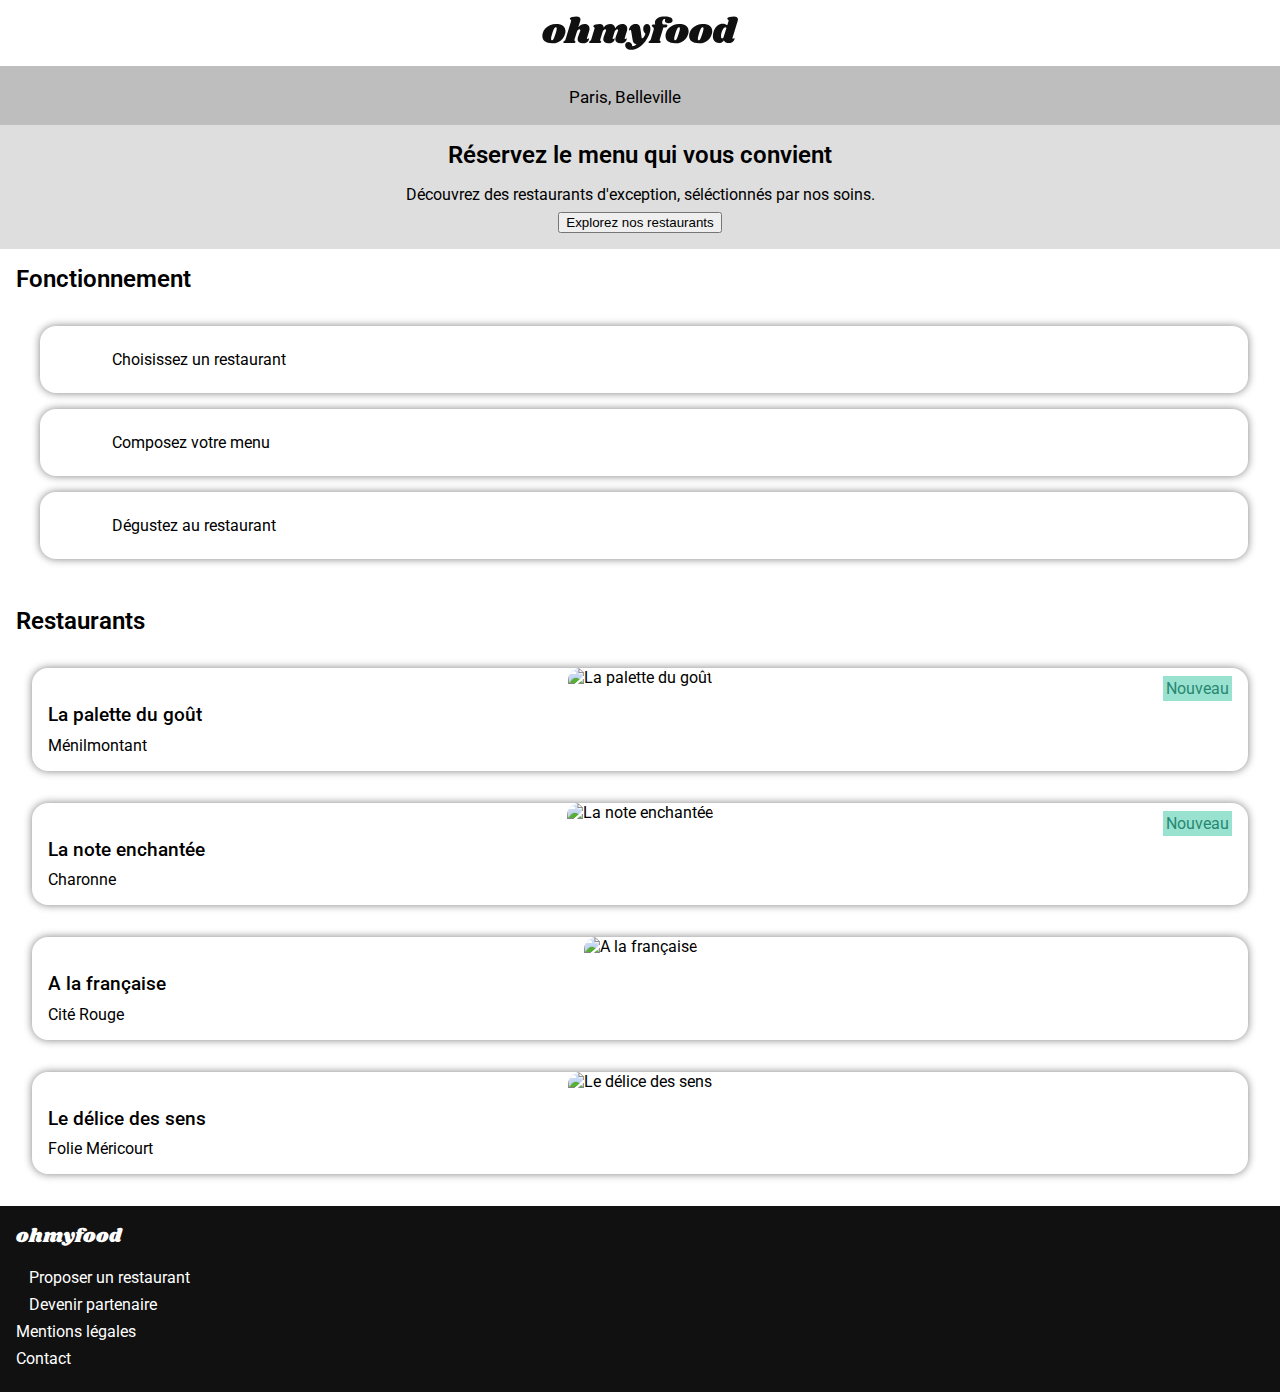
==== index.html @ b70563e1 "badge_new" ====
<!DOCTYPE html>
<html lang="en">
<head>
    <meta charset="UTF-8">
    <meta name="viewport" content="width=device-width, initial-scale=1.0">
    <title>OhMyFood!</title>
    <link rel="stylesheet" href="style.css">
    <link href='https://fonts.googleapis.com/css?family=Roboto:400,500,600,700,900' rel='stylesheet' type='text/css'>
    <link href='https://fonts.googleapis.com/css?family=Shrikhand:400,500,600,700,900' rel='stylesheet' type='text/css'>
    <script src="https://kit.fontawesome.com/54c1824395.js" crossorigin="anonymous"></script>
</head>
<body>
    <header>
        <div class="flex container__center">
            <img class="logo" src="./img/ohmyfood@2x.svg" alt="ohmyfood">
        </div>
    </header>
    <!-- Barre de recherche -->
    <div id="localization" class="flex container__center">
        <form action="" method="get">
            <i class="fas fa-map-marker-alt"></i>
            <input class="field" type="search" placeholder="Paris, Belleville"/>
        </form>
    </div>
    <!-- Mode d'emploi -->
    <section id="how_to">
        <div class="container txt__center">
            <h1>Réservez le menu qui vous convient</h1>
            <p>Découvrez des restaurants d'exception, séléctionnés par nos soins.</p>
            <button>
                    Explorez nos restaurants
            </button>
        </div>
    </section>
    <!-- Selection -->
    <section>
        <div class="flex__col container txt__left">
            <h1 class="txt__left">
                Fonctionnement
            </h1>
            <ul id="steps">
                <li class="mini">
                    <span><i class="fas fa-mobile-alt ico"></i>Choisissez un restaurant</span>
                </li>
                <li class="mini">
                    <span><i class="fas fa-list-ul ico"></i>Composez votre menu</span>
                </li>
                <li class="mini">
                    <span><i class="fas fa-store ico"></i>Dégustez au restaurant</span>
                </li>
            </ul>
        </div>
    </section>
    <!-- Propositions -->
    <section class="flex__col container txt__center">
        <h1 class="txt__left">
            Restaurants
        </h1>
        <div class="mini">
            <a class="" href="MISC/404.html">
                <span class="badge">Nouveau</span>
                <img class="img"
                src="./img/jay-wennington-N_Y88TWmGwA-unsplash.jpg" 
                alt="La palette du goût" 
                title="La palette du goût" />
                <div class="desc txt__left">
                <h2>La palette du goût</h2>
                <p>Ménilmontant</p>
                </div>
            </a>
        </div>
        <div class="mini">
            <a class="" href="MISC/404.html">
                <span class="badge">Nouveau</span>
                <img class="img"
                src="./img/stil-u2Lp8tXIcjw-unsplash.jpg" 
                alt="La note enchantée" 
                title="La note enchantée" />
                <div class="desc txt__left">
                <h2>La note enchantée</h2>
                <p>Charonne</p>
                </div>
            </a>
        </div>
        <div class="mini">
            <a class="" href="MISC/404.html">
                <img class="img"
                src="./img/toa-heftiba-DQKerTsQwi0-unsplash.jpg" 
                alt="A la française" 
                title="A la française" />
                <div class="desc txt__left">
                <h2>A la française</h2>
                <p>Cité Rouge</p>
                </div>
            </a>
        </div>
        <div class="mini">
            <a class="" href="MISC/404.html">
                <img class="img"
                src="./img/louis-hansel-shotsoflouis-qNBGVyOCY8Q-unsplash.jpg" 
                alt="Le délice des sens" 
                title="Le délice des sens" />
                <div class="desc txt__left">
                <h2>Le délice des sens</h2>
                <p>Folie Méricourt</p>
                </div>
            </a>
        </div>
    </section>
    <footer id="footer">
        <div class="flex container txt__left">
            <ul>
                <li>
                    <h2>ohmyfood</h2>
                </li>
                <li>
                    <a href="MISC/404.html"
                    title="Proposer un restaurant"
                    target="_self">
                    <span><i class="fas fa-utensils ico"></i>Proposer un restaurant</span>
                    </a>
                </li>
                <li>
                    <a href="MISC/404.html"
                    title="Devenir partenaire"
                    target="_self">
                    <span><i class="fas fa-hands-helping ico"></i>Devenir partenaire</span>
                    </a>
                </li>
                <li>
                    <a href="MISC/404.html"
                    title="Mentions légales"
                    target="_self">
                    Mentions légales
                    </a>
                </li>
                <li>
                    <a href="MISC/404.html"
                    title="Contact"
                    target="_self">
                    Contact
                    </a>
                </li>
            </ul>
        </div>
    </footer>
</body>
</html>
---- style.css ----
/*! minireset.css v0.0.6 | MIT License | github.com/jgthms/minireset.css */
html, body, p, ol, ul, li, dl, dt, dd, blockquote, figure, fieldset, legend, textarea, pre, iframe, hr, h1, h2, h3, h4, h5, h6 {
  margin: 0;
  padding: 0;
}

h1, h2, h3, h4, h5, h6 {
  font-size: 100%;
  font-weight: normal;
}

ul {
  list-style: none;
}

button, input, select, textarea {
  margin: 0;
}

html {
  box-sizing: border-box;
}

*, *::before, *::after {
  box-sizing: inherit;
}

img, video {
  height: auto;
  max-width: 100%;
}

iframe {
  border: 0;
}

table {
  border-collapse: collapse;
  border-spacing: 0;
}

td, th {
  padding: 0;
}

td:not([align]), th:not([align]) {
  text-align: left;
}

a:link {
  text-decoration: none;
  color: initial;
}
body {
  background: #ffffff;
  font-family: "Roboto", sans-serif;
}

h1 {
  font-size: 1.5em;
  font-weight: 600;
  padding-bottom: 0.7em;
}

h2 {
  font-size: 1.2em;
  font-weight: 500;
  padding-bottom: 0.5em;
}

p {
  padding-bottom: 0.5em;
}

.txt__center {
  text-align: center;
}
.txt__justify {
  text-align: justify;
}
.txt__left {
  text-align: left;
}

.flex, .flex__row, .flex__col {
  display: flex;
}
.flex__col {
  flex-direction: column;
}
.flex__row {
  flex-direction: row;
}

.container, .container__center {
  padding: 1em;
}
.container__center {
  justify-content: space-around;
}

.mini {
  justify-content: flex-start;
  background-color: white;
  box-shadow: 0em 0em 0.5em grey;
  margin: 1em;
  border-radius: 1em;
}
.mini .img {
  border-radius: 0.8em 0.8em 0em 0em;
  width: 100%;
  height: 15em;
  object-fit: cover;
}
.mini .desc {
  flex-direction: column;
  border: 0;
  padding: 0;
  padding-top: 1em;
  padding-bottom: 0.5em;
  padding-left: 1em;
}

#localization {
  background-color: #bebebe;
  padding-left: 1em;
  margin: 0;
  height: auto;
}
#localization ::placeholder {
  color: #000000;
  font-family: "Roboto", sans-serif;
  font-size: 1.3em;
  padding-left: 1em;
}
#localization .field {
  border: none;
  background-color: #bebebe;
  height: 2em;
  padding-top: 0.5em;
}

#how_to {
  background-color: #dfdede;
}

#steps li {
  padding-top: 1.5em;
  padding-bottom: 1.5em;
  margin-left: 1.5em;
}
#steps .ico {
  height: 10px;
  width: 10px;
  padding-right: 2.5em;
  padding-left: 2em;
}

#footer {
  background-color: #111111;
  color: #ffffff;
}
#footer h2 {
  font-family: Shrikhand;
}
#footer ul li {
  padding-bottom: 0.5em;
}
#footer ul li a {
  color: #ffffff;
}
#footer .ico {
  height: 1em;
  width: 1em;
  margin-right: 0.8em;
}

.badge {
  background: #99E2D0;
  color: #278870;
  position: absolute;
  right: 2.5em;
  margin: 0.5em;
  padding: 0.2em;
}

/*# sourceMappingURL=style.css.map */
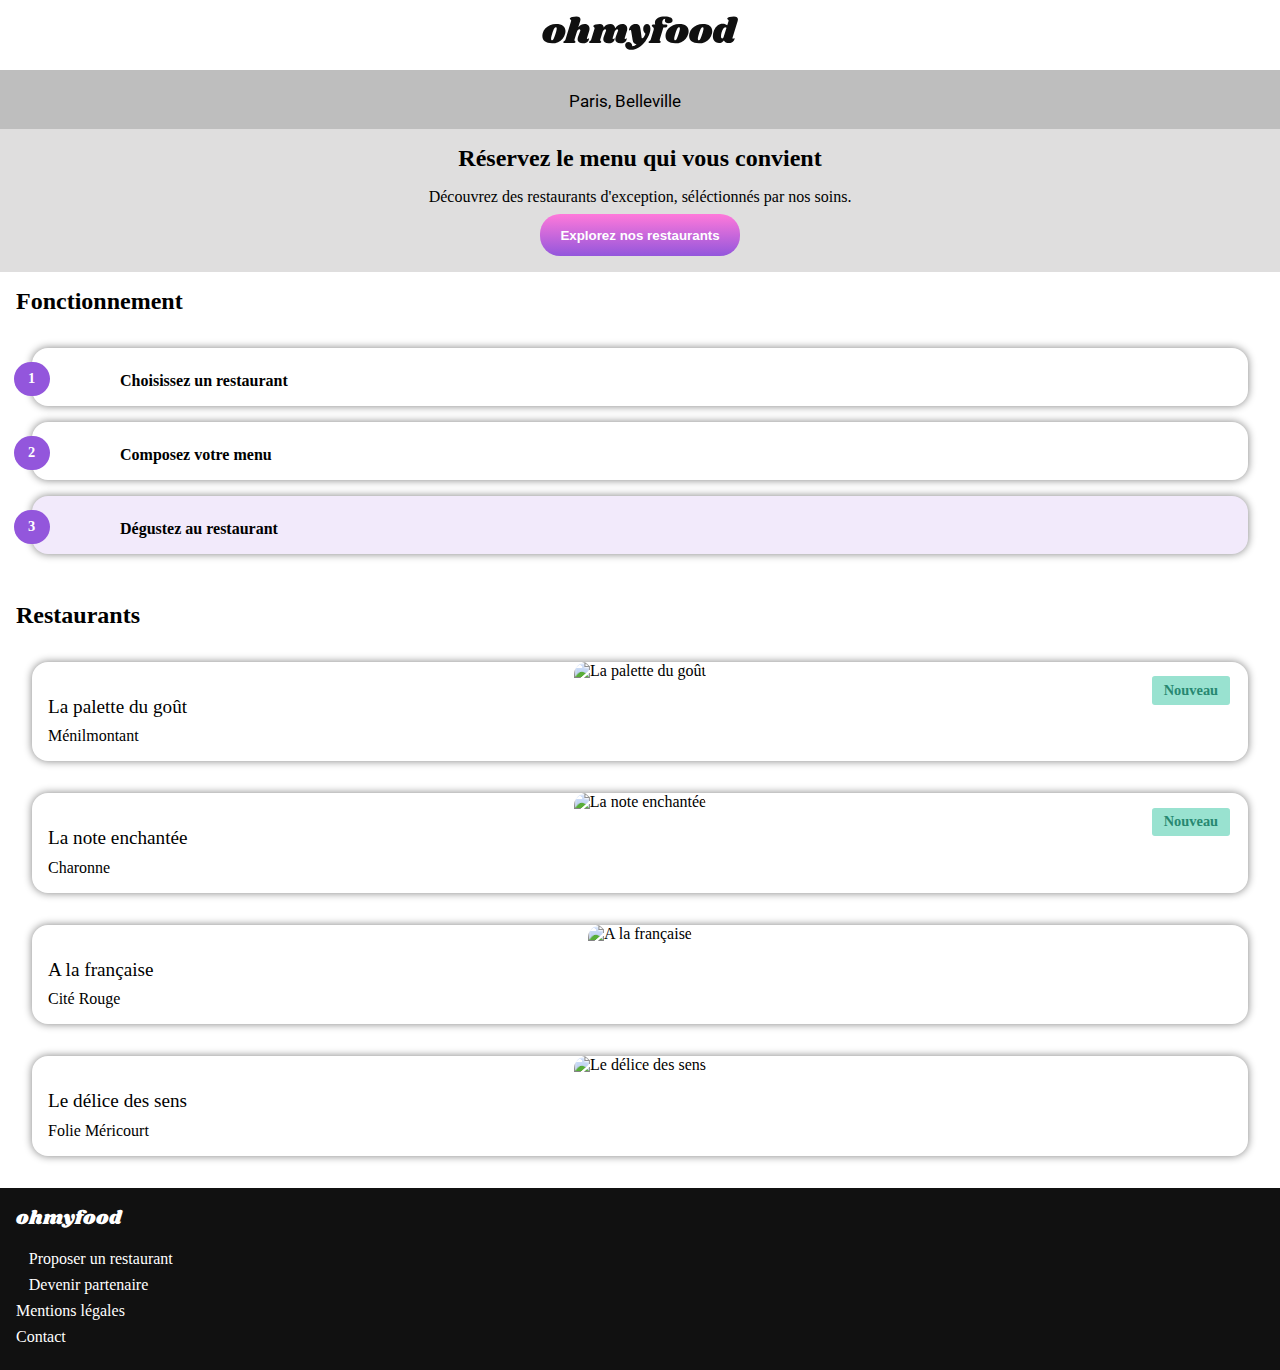
==== commit 7447c7c3: "pages restau" ====
--- a/index.html
+++ b/index.html
@@ -9,25 +9,29 @@
     <link href='https://fonts.googleapis.com/css?family=Shrikhand:400,500,600,700,900' rel='stylesheet' type='text/css'>
     <script src="https://kit.fontawesome.com/54c1824395.js" crossorigin="anonymous"></script>
 </head>
-<body>
+<body class="flex__col">
     <header>
         <div class="flex container__center">
-            <img class="logo" src="./img/ohmyfood@2x.svg" alt="ohmyfood">
+            <div class="logo">
+                <img src="./img/ohmyfood@2x.svg" alt="ohmyfood">
+            </div>
         </div>
     </header>
     <!-- Barre de recherche -->
-    <div id="localization" class="flex container__center">
-        <form action="" method="get">
-            <i class="fas fa-map-marker-alt"></i>
-            <input class="field" type="search" placeholder="Paris, Belleville"/>
-        </form>
+    <div id="localization">
+        <div class="flex container__center">
+            <form action="" method="get">
+                <i class="fas fa-map-marker-alt"></i>
+                <input class="field" type="search" placeholder="Paris, Belleville"/>
+            </form>
+        </div>
     </div>
     <!-- Mode d'emploi -->
     <section id="how_to">
         <div class="container txt__center">
             <h1>Réservez le menu qui vous convient</h1>
             <p>Découvrez des restaurants d'exception, séléctionnés par nos soins.</p>
-            <button>
+            <button class="button font_weight__600">
                     Explorez nos restaurants
             </button>
         </div>
@@ -39,14 +43,32 @@
                 Fonctionnement
             </h1>
             <ul id="steps">
-                <li class="mini">
-                    <span><i class="fas fa-mobile-alt ico"></i>Choisissez un restaurant</span>
+                <li class="tiles">
+                    <div class="flex">
+                        <div class="badge badge__left badge_shape__round badge_color__primary">
+                            <div>1</div>
+                        </div>
+                        <i class="fas fa-mobile-alt ico"></i>
+                        <p class="font_weight__600">Choisissez un restaurant</p>
+                    </div>
                 </li>
-                <li class="mini">
-                    <span><i class="fas fa-list-ul ico"></i>Composez votre menu</span>
+                <li class="tiles">
+                    <div class="flex">
+                        <div class="badge badge__left badge_shape__round badge_color__primary">
+                            <div>2</div>
+                        </div>
+                        <i class="fas fa-list-ul ico"></i>
+                        <p class="font_weight__600">Composez votre menu</p>
+                    </div>
                 </li>
-                <li class="mini">
-                    <span><i class="fas fa-store ico"></i>Dégustez au restaurant</span>
+                <li id="enjoy" class="tiles">
+                    <div class="flex">
+                        <div class="badge badge__left badge_shape__round badge_color__primary">
+                            <div>3</div>
+                        </div>    
+                    <i class="fas fa-store ico"></i>
+                    <p class="font_weight__600">Dégustez au restaurant</p>
+                    </div>
                 </li>
             </ul>
         </div>
@@ -56,22 +78,25 @@
         <h1 class="txt__left">
             Restaurants
         </h1>
-        <div class="mini">
-            <a class="" href="MISC/404.html">
-                <span class="badge">Nouveau</span>
+        <div class="tiles">
+            <a class="" href="./views/la_palette_du_gout.html">
+                <div class="badge badge_shape__square badge__top_right badge_color__green">Nouveau</div>
                 <img class="img"
                 src="./img/jay-wennington-N_Y88TWmGwA-unsplash.jpg" 
                 alt="La palette du goût" 
                 title="La palette du goût" />
-                <div class="desc txt__left">
-                <h2>La palette du goût</h2>
-                <p>Ménilmontant</p>
+                <div class="flex__row">
+                    <div class="desc txt__left">
+                    <h2>La palette du goût</h2>
+                    <p>Ménilmontant</p>
+                    </div>
+                    <i class="heart far fa-heart fa-2x"></i>
                 </div>
             </a>
         </div>
-        <div class="mini">
+        <div class="tiles">
             <a class="" href="MISC/404.html">
-                <span class="badge">Nouveau</span>
+                <div class="badge badge_shape__square badge__top_right badge_color__green">Nouveau</div>
                 <img class="img"
                 src="./img/stil-u2Lp8tXIcjw-unsplash.jpg" 
                 alt="La note enchantée" 
@@ -82,7 +107,7 @@
                 </div>
             </a>
         </div>
-        <div class="mini">
+        <div class="tiles">
             <a class="" href="MISC/404.html">
                 <img class="img"
                 src="./img/toa-heftiba-DQKerTsQwi0-unsplash.jpg" 
@@ -94,7 +119,7 @@
                 </div>
             </a>
         </div>
-        <div class="mini">
+        <div class="tiles">
             <a class="" href="MISC/404.html">
                 <img class="img"
                 src="./img/louis-hansel-shotsoflouis-qNBGVyOCY8Q-unsplash.jpg" 
--- a/style.css
+++ b/style.css
@@ -47,13 +47,16 @@
   text-align: left;
 }
 
-a:link {
-  text-decoration: none;
-  color: initial;
-}
 body {
   background: #ffffff;
-  font-family: "Roboto", sans-serif;
+  height: 100vh;
+}
+
+.font__title {
+  font-family: Shrikhand, sans-serif;
+}
+.font__text {
+  font-family: Roboto, sans-serif;
 }
 
 h1 {
@@ -68,8 +71,21 @@
   padding-bottom: 0.5em;
 }
 
+h3 {
+  font-size: 1.1em;
+  font-weight: 500;
+  padding-bottom: 0.5em;
+}
+
 p {
   padding-bottom: 0.5em;
+}
+
+.font_weight__400 {
+  font-weight: 400;
+}
+.font_weight__600 {
+  font-weight: 600;
 }
 
 .txt__center {
@@ -82,50 +98,32 @@
   text-align: left;
 }
 
-.flex, .flex__row, .flex__col {
-  display: flex;
-}
-.flex__col {
-  flex-direction: column;
-}
-.flex__row {
-  flex-direction: row;
-}
-
-.container, .container__center {
-  padding: 1em;
-}
-.container__center {
-  justify-content: space-around;
-}
-
-.mini {
-  justify-content: flex-start;
-  background-color: white;
-  box-shadow: 0em 0em 0.5em grey;
+#how_to {
+  background-color: #dfdede;
+}
+
+#steps li {
+  padding-top: 1.5em;
+  padding-bottom: 0.5em;
+  padding-left: 2em;
   margin: 1em;
-  border-radius: 1em;
-}
-.mini .img {
-  border-radius: 0.8em 0.8em 0em 0em;
-  width: 100%;
-  height: 15em;
-  object-fit: cover;
-}
-.mini .desc {
-  flex-direction: column;
-  border: 0;
-  padding: 0;
-  padding-top: 1em;
-  padding-bottom: 0.5em;
+}
+#steps .ico {
+  height: 10px;
+  width: 10px;
+  padding-right: 2.5em;
   padding-left: 1em;
+}
+
+#enjoy {
+  background-color: #f2eafb;
 }
 
 #localization {
   background-color: #bebebe;
-  padding-left: 1em;
-  margin: 0;
+  margin: 0 auto;
   height: auto;
+  width: 100%;
 }
 #localization ::placeholder {
   color: #000000;
@@ -140,25 +138,10 @@
   padding-top: 0.5em;
 }
 
-#how_to {
-  background-color: #dfdede;
-}
-
-#steps li {
-  padding-top: 1.5em;
-  padding-bottom: 1.5em;
-  margin-left: 1.5em;
-}
-#steps .ico {
-  height: 10px;
-  width: 10px;
-  padding-right: 2.5em;
-  padding-left: 2em;
-}
-
 #footer {
   background-color: #111111;
   color: #ffffff;
+  margin-top: auto;
 }
 #footer h2 {
   font-family: Shrikhand;
@@ -175,13 +158,123 @@
   margin-right: 0.8em;
 }
 
+.logo {
+  position: relative;
+}
+
+.previous {
+  position: absolute;
+  padding: 1.5em;
+}
+
+.heart {
+  position: absolute;
+  right: 1.5em;
+  padding-top: 0.7em;
+}
+
+.button {
+  background: linear-gradient(#FF79DA, #9356DC);
+  color: #ffffff;
+  border-radius: 1.5em;
+  border: none;
+  padding: 1em;
+  padding-left: 1.5em;
+  padding-right: 1.5em;
+}
+
+.tiles {
+  width: auto;
+  background-color: white;
+  box-shadow: 0em 0em 0.5em grey;
+  border-radius: 1em;
+  margin: 1em;
+}
+.tiles .img {
+  border-radius: 0.8em 0.8em 0em 0em;
+  width: 100%;
+  height: 15em;
+  object-fit: cover;
+}
+.tiles .desc {
+  flex-direction: column;
+  border: 0;
+  padding: 0;
+  padding-top: 1em;
+  padding-bottom: 0.5em;
+  padding-left: 1em;
+}
+
 .badge {
+  position: absolute;
+  font-size: 0.9em;
+  font-weight: 600;
+}
+.badge__left {
+  float: left;
+  margin: -1.3em;
+  margin-top: -0.7em;
+  margin-left: -3.5em;
+}
+.badge__top_right {
+  float: right;
+  right: 3.5em;
+  margin-top: 1em;
+}
+
+.badge_color__primary {
+  background-color: #9356DC;
+  color: #ffffff;
+}
+.badge_color__green {
   background: #99E2D0;
   color: #278870;
-  position: absolute;
-  right: 2.5em;
-  margin: 0.5em;
-  padding: 0.2em;
+}
+
+.badge_shape__round {
+  border-radius: 1.6em;
+  padding: 1em;
+  padding-top: 0.6em;
+  padding-bottom: 0.6em;
+}
+.badge_shape__square {
+  border-radius: 0.2em;
+  padding: 0.4em;
+  padding-left: 0.8em;
+  padding-right: 0.8em;
+}
+
+a:link {
+  text-decoration: none;
+  color: initial;
+}
+a:visited {
+  text-decoration: none;
+  color: initial;
+}
+.flex, .flex__row, .flex__col {
+  display: flex;
+}
+.flex__col {
+  flex-direction: column;
+}
+.flex__row {
+  flex-direction: row;
+}
+
+.no_flex__block {
+  display: block;
+}
+.no_flex__inline {
+  display: inline;
+}
+
+.container, .container__center {
+  padding: 1em;
+}
+.container__center {
+  align-items: center;
+  justify-content: center;
 }
 
 /*# sourceMappingURL=style.css.map */
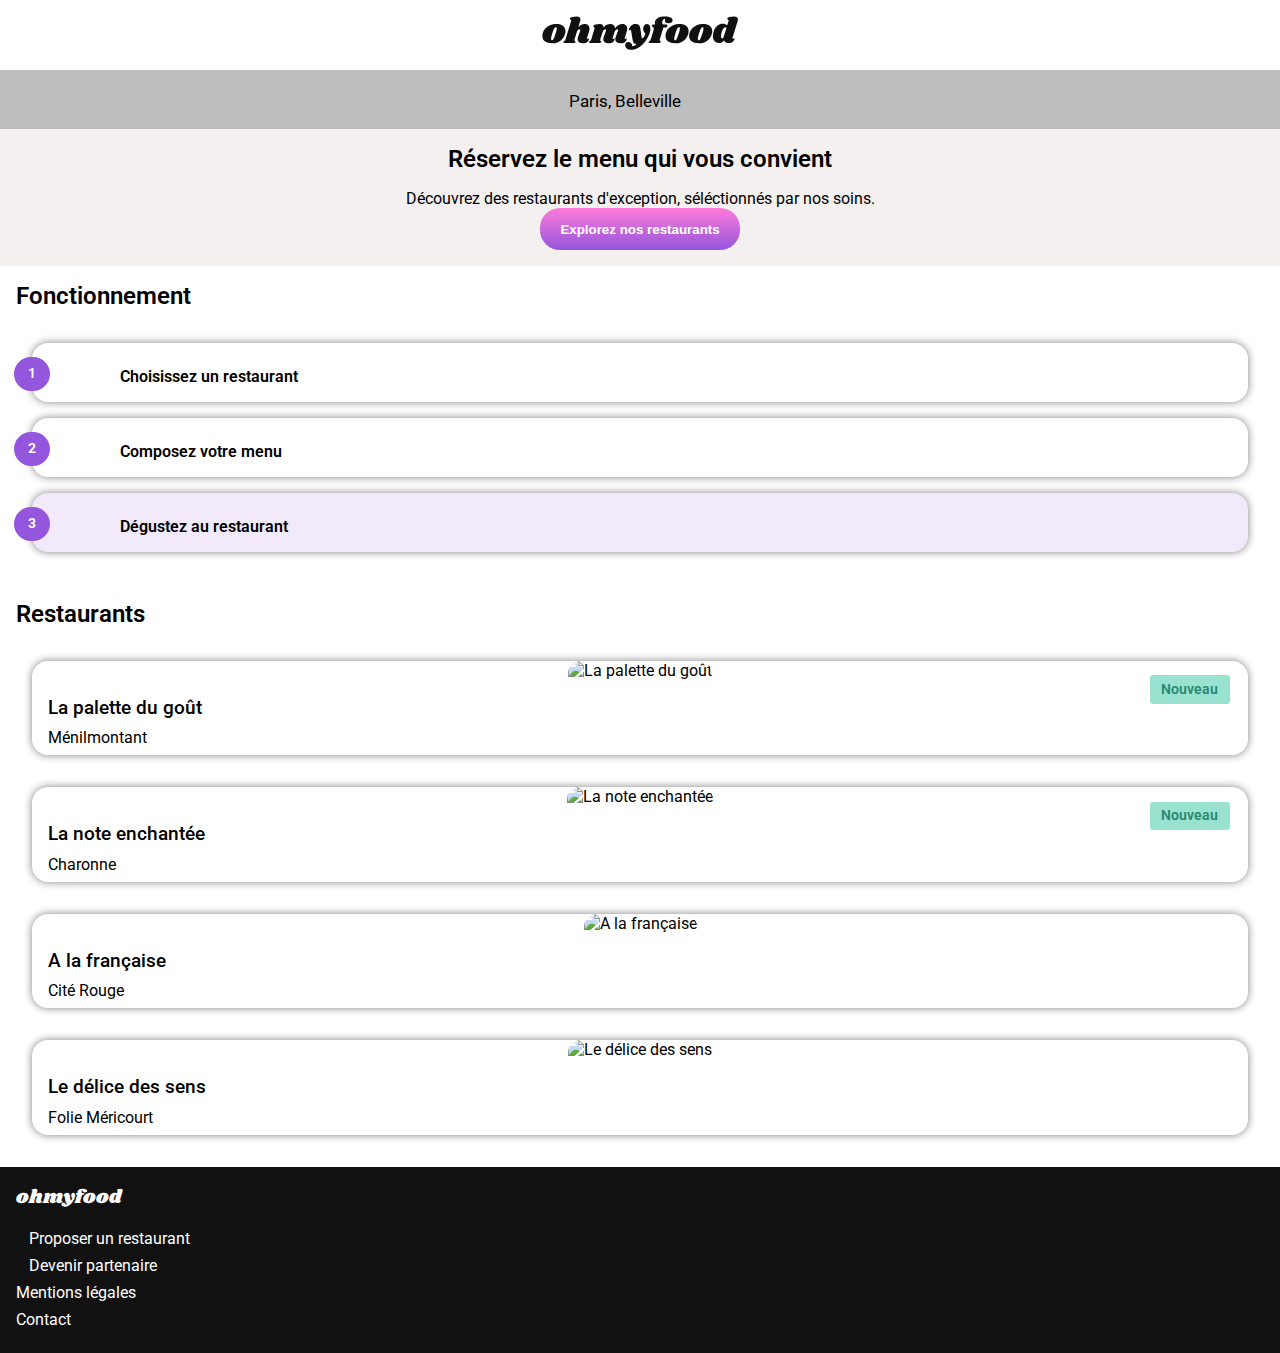
==== commit dc69a1e3: "pages restau 2,3,4" ====
--- a/index.html
+++ b/index.html
@@ -28,7 +28,7 @@
     </div>
     <!-- Mode d'emploi -->
     <section id="how_to">
-        <div class="container txt__center">
+        <div class="container txt__center font__text">
             <h1>Réservez le menu qui vous convient</h1>
             <p>Découvrez des restaurants d'exception, séléctionnés par nos soins.</p>
             <button class="button font_weight__600">
@@ -38,7 +38,7 @@
     </section>
     <!-- Selection -->
     <section>
-        <div class="flex__col container txt__left">
+        <div class="flex__col container txt__left font__text">
             <h1 class="txt__left">
                 Fonctionnement
             </h1>
@@ -74,7 +74,7 @@
         </div>
     </section>
     <!-- Propositions -->
-    <section class="flex__col container txt__center">
+    <section class="flex__col container txt__center font__text">
         <h1 class="txt__left">
             Restaurants
         </h1>
@@ -95,7 +95,7 @@
             </a>
         </div>
         <div class="tiles">
-            <a class="" href="MISC/404.html">
+            <a class="" href="./views/la_note_enchantee.html">
                 <div class="badge badge_shape__square badge__top_right badge_color__green">Nouveau</div>
                 <img class="img"
                 src="./img/stil-u2Lp8tXIcjw-unsplash.jpg" 
@@ -108,7 +108,7 @@
             </a>
         </div>
         <div class="tiles">
-            <a class="" href="MISC/404.html">
+            <a class="" href="./views/a_la_francaise.html">
                 <img class="img"
                 src="./img/toa-heftiba-DQKerTsQwi0-unsplash.jpg" 
                 alt="A la française" 
@@ -120,7 +120,7 @@
             </a>
         </div>
         <div class="tiles">
-            <a class="" href="MISC/404.html">
+            <a class="" href="./views/le_delice_des_sens.html">
                 <img class="img"
                 src="./img/louis-hansel-shotsoflouis-qNBGVyOCY8Q-unsplash.jpg" 
                 alt="Le délice des sens" 
@@ -133,7 +133,7 @@
         </div>
     </section>
     <footer id="footer">
-        <div class="flex container txt__left">
+        <div class="flex container txt__left font__text">
             <ul>
                 <li>
                     <h2>ohmyfood</h2>
--- a/style.css
+++ b/style.css
@@ -54,6 +54,10 @@
 
 .font__title {
   font-family: Shrikhand, sans-serif;
+  font-size: 1.6em;
+  font-weight: 400;
+  padding-top: 1em;
+  padding-left: 0.8em;
 }
 .font__text {
   font-family: Roboto, sans-serif;
@@ -73,12 +77,10 @@
 
 h3 {
   font-size: 1.1em;
-  font-weight: 500;
-  padding-bottom: 0.5em;
-}
-
-p {
-  padding-bottom: 0.5em;
+  font-weight: 400;
+  padding-bottom: 0.5em;
+  padding-left: 1em;
+  text-transform: uppercase;
 }
 
 .font_weight__400 {
@@ -99,7 +101,7 @@
 }
 
 #how_to {
-  background-color: #dfdede;
+  background-color: #f5f0f0;
 }
 
 #steps li {
@@ -114,6 +116,9 @@
   padding-right: 2.5em;
   padding-left: 1em;
 }
+#steps p {
+  padding-bottom: 0.5em;
+}
 
 #enjoy {
   background-color: #f2eafb;
@@ -171,6 +176,17 @@
   position: absolute;
   right: 1.5em;
   padding-top: 0.7em;
+}
+.heart__title {
+  position: relative;
+  top: -1.8em;
+  left: -0.5em;
+}
+
+.photo__big {
+  max-height: 16em;
+  width: 100%;
+  object-fit: cover;
 }
 
 .button {
@@ -183,26 +199,47 @@
   padding-right: 1.5em;
 }
 
-.tiles {
+.tiles, .tiles__dish {
   width: auto;
   background-color: white;
   box-shadow: 0em 0em 0.5em grey;
   border-radius: 1em;
   margin: 1em;
 }
-.tiles .img {
+.tiles__big {
+  margin-top: -3em;
+  border-radius: 2.5em 2.5em 0 0;
+  background-color: white;
+  background-color: #f5f0f0;
+}
+.tiles__big p {
+  font-size: 0.95em;
+  overflow: hidden;
+  text-overflow: ellipsis;
+  max-width: 80%;
+}
+.tiles__dish {
+  padding: 1em;
+}
+.tiles .img, .tiles__dish .img {
   border-radius: 0.8em 0.8em 0em 0em;
   width: 100%;
   height: 15em;
   object-fit: cover;
 }
-.tiles .desc {
+.tiles .desc, .tiles__dish .desc {
   flex-direction: column;
   border: 0;
   padding: 0;
   padding-top: 1em;
   padding-bottom: 0.5em;
   padding-left: 1em;
+}
+
+.price {
+  position: relative;
+  float: right;
+  top: -1em;
 }
 
 .badge {
@@ -277,4 +314,11 @@
   justify-content: center;
 }
 
+.float__right {
+  float: right;
+}
+.float__left {
+  float: left;
+}
+
 /*# sourceMappingURL=style.css.map */
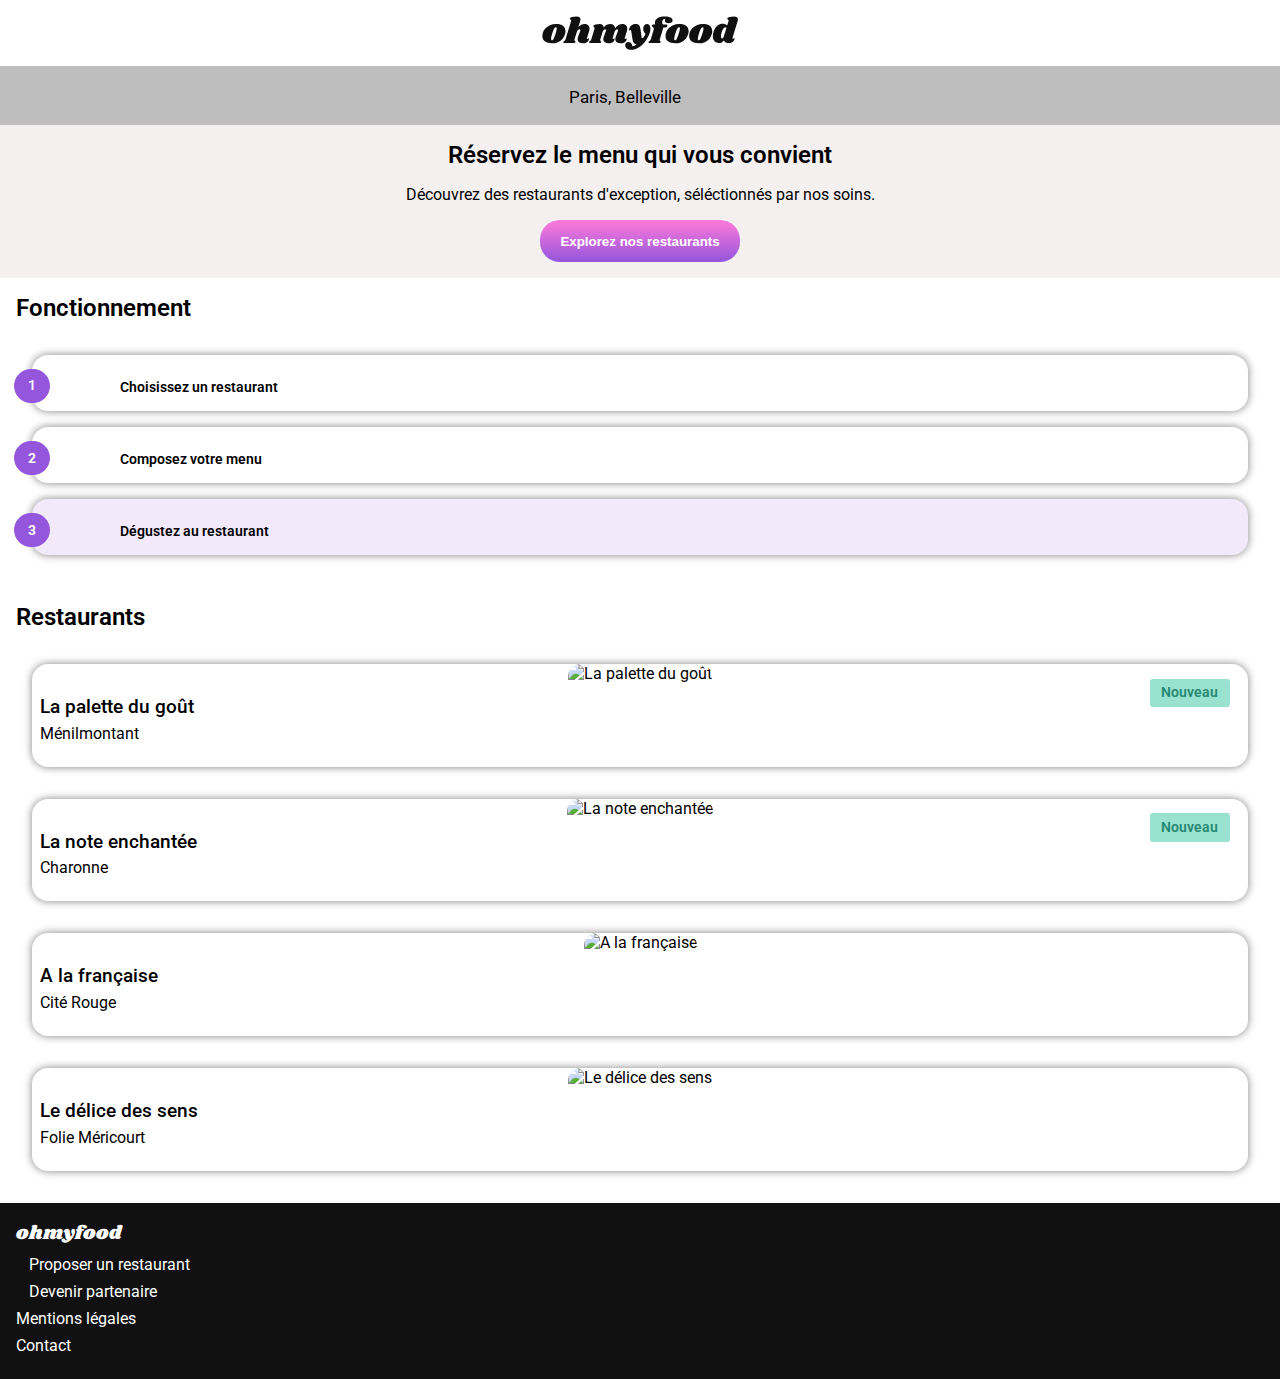
==== commit a24053b8: "Done." ====
--- a/index.html
+++ b/index.html
@@ -49,7 +49,7 @@
                             <div>1</div>
                         </div>
                         <i class="fas fa-mobile-alt ico"></i>
-                        <p class="font_weight__600">Choisissez un restaurant</p>
+                        <p class="font_weight__600 font_size__steps">Choisissez un restaurant</p>
                     </div>
                 </li>
                 <li class="tiles">
@@ -58,7 +58,7 @@
                             <div>2</div>
                         </div>
                         <i class="fas fa-list-ul ico"></i>
-                        <p class="font_weight__600">Composez votre menu</p>
+                        <p class="font_weight__600 font_size__steps">Composez votre menu</p>
                     </div>
                 </li>
                 <li id="enjoy" class="tiles">
@@ -67,7 +67,7 @@
                             <div>3</div>
                         </div>    
                     <i class="fas fa-store ico"></i>
-                    <p class="font_weight__600">Dégustez au restaurant</p>
+                    <p class="font_weight__600 font_size__steps">Dégustez au restaurant</p>
                     </div>
                 </li>
             </ul>
@@ -81,53 +81,74 @@
         <div class="tiles">
             <a class="" href="./views/la_palette_du_gout.html">
                 <div class="badge badge_shape__square badge__top_right badge_color__green">Nouveau</div>
-                <img class="img"
+                <img class="img width__100 object_fit__cover"
                 src="./img/jay-wennington-N_Y88TWmGwA-unsplash.jpg" 
                 alt="La palette du goût" 
                 title="La palette du goût" />
-                <div class="flex__row">
+                <div class="flex__row space__between width__100">
                     <div class="desc txt__left">
-                    <h2>La palette du goût</h2>
-                    <p>Ménilmontant</p>
+                        <h2>La palette du goût</h2>
+                        <p>Ménilmontant</p>
                     </div>
-                    <i class="heart far fa-heart fa-2x"></i>
+                    <div class="heart__title change_icon">
+                        <i class="far fa-heart fa-2x"></i>
+                        <i class="fas fa-heart fa-2x"></i>
+                    </div>
                 </div>
             </a>
         </div>
         <div class="tiles">
             <a class="" href="./views/la_note_enchantee.html">
                 <div class="badge badge_shape__square badge__top_right badge_color__green">Nouveau</div>
-                <img class="img"
+                <img class="img width__100 object_fit__cover"
                 src="./img/stil-u2Lp8tXIcjw-unsplash.jpg" 
                 alt="La note enchantée" 
                 title="La note enchantée" />
-                <div class="desc txt__left">
-                <h2>La note enchantée</h2>
-                <p>Charonne</p>
+                <div class="flex__row space__between width__100">
+                    <div class="desc txt__left">
+                        <h2>La note enchantée</h2>
+                        <p>Charonne</p>
+                    </div>
+                    <div class="heart__title change_icon">
+                        <i class="far fa-heart fa-2x"></i>
+                        <i class="fas fa-heart fa-2x"></i>
+                    </div>
                 </div>
             </a>
         </div>
         <div class="tiles">
             <a class="" href="./views/a_la_francaise.html">
-                <img class="img"
+                <img class="img width__100 object_fit__cover"
                 src="./img/toa-heftiba-DQKerTsQwi0-unsplash.jpg" 
                 alt="A la française" 
                 title="A la française" />
-                <div class="desc txt__left">
-                <h2>A la française</h2>
-                <p>Cité Rouge</p>
+                <div class="flex__row space__between width__100">
+                    <div class="desc txt__left">
+                        <h2>A la française</h2>
+                        <p>Cité Rouge</p>
+                    </div>
+                    <div class="heart__title change_icon">
+                        <i class="far fa-heart fa-2x"></i>
+                        <i class="fas fa-heart fa-2x"></i>
+                    </div>
                 </div>
             </a>
         </div>
         <div class="tiles">
             <a class="" href="./views/le_delice_des_sens.html">
-                <img class="img"
+                <img class="img width__100 object_fit__cover"
                 src="./img/louis-hansel-shotsoflouis-qNBGVyOCY8Q-unsplash.jpg" 
                 alt="Le délice des sens" 
                 title="Le délice des sens" />
-                <div class="desc txt__left">
-                <h2>Le délice des sens</h2>
-                <p>Folie Méricourt</p>
+                <div class="flex__row space__between width__100">
+                    <div class="desc txt__left">
+                            <h2>Le délice des sens</h2>
+                        <p>Folie Méricourt</p>
+                    </div>
+                    <div class="heart__title change_icon">
+                        <i class="far fa-heart fa-2x"></i>
+                        <i class="fas fa-heart fa-2x"></i>
+                    </div>
                 </div>
             </a>
         </div>
--- a/style.css
+++ b/style.css
@@ -50,6 +50,7 @@
 body {
   background: #ffffff;
   height: 100vh;
+  min-width: 320px;
 }
 
 .font__title {
@@ -62,6 +63,9 @@
 .font__text {
   font-family: Roboto, sans-serif;
 }
+.font__text p {
+  padding-bottom: 1em;
+}
 
 h1 {
   font-size: 1.5em;
@@ -72,7 +76,6 @@
 h2 {
   font-size: 1.2em;
   font-weight: 500;
-  padding-bottom: 0.5em;
 }
 
 h3 {
@@ -83,12 +86,19 @@
   text-transform: uppercase;
 }
 
+.font_size__steps {
+  font-size: 0.9em;
+}
+
 .font_weight__400 {
   font-weight: 400;
 }
 .font_weight__600 {
   font-weight: 600;
 }
+.font_weight__900 {
+  font-weight: 900;
+}
 
 .txt__center {
   text-align: center;
@@ -98,6 +108,14 @@
 }
 .txt__left {
   text-align: left;
+}
+
+.desc {
+  padding: 0.5em 0.5em;
+}
+.desc h2 {
+  padding-top: 0.2em;
+  padding-bottom: 0.3em;
 }
 
 #how_to {
@@ -165,6 +183,11 @@
 
 .logo {
   position: relative;
+  line-height: 0;
+}
+
+.photo__big {
+  max-height: 16em;
 }
 
 .previous {
@@ -172,24 +195,40 @@
   padding: 1.5em;
 }
 
-.heart {
-  position: absolute;
-  right: 1.5em;
-  padding-top: 0.7em;
-}
 .heart__title {
-  position: relative;
-  top: -1.8em;
-  left: -0.5em;
-}
-
-.photo__big {
-  max-height: 16em;
-  width: 100%;
-  object-fit: cover;
-}
-
-.button {
+  align-self: center;
+  margin-right: 1.5em;
+}
+.heart__rest_tile {
+  align-self: flex-start;
+  margin: 1.5em;
+  margin-top: 1em;
+  color: #bebebe;
+}
+
+.change_icon > .fas {
+  display: none;
+}
+
+.change_icon:hover > .far {
+  display: none;
+}
+
+.change_icon:hover > .fas {
+  display: inline;
+  background: linear-gradient(#9356DC, #FF79DA);
+  color: transparent;
+  background-clip: text;
+}
+
+.separator {
+  height: 3px;
+  width: 3em;
+  background-color: #99E2D0;
+  margin-left: 1em;
+}
+
+.button, .button__order {
   background: linear-gradient(#FF79DA, #9356DC);
   color: #ffffff;
   border-radius: 1.5em;
@@ -198,6 +237,21 @@
   padding-left: 1.5em;
   padding-right: 1.5em;
 }
+.button__order {
+  margin-top: 3em;
+  margin-bottom: 4em;
+  font-size: 1.2em;
+  padding-left: 2em;
+  padding-right: 2em;
+}
+.button:hover, .button__order:hover {
+  background: linear-gradient(to top, #9356DC, 20%, #FF79DA);
+}
+
+.width__100 {
+  width: 100%;
+  transition: 0.5s;
+}
 
 .tiles, .tiles__dish {
   width: auto;
@@ -214,32 +268,57 @@
 }
 .tiles__big p {
   font-size: 0.95em;
-  overflow: hidden;
-  text-overflow: ellipsis;
-  max-width: 80%;
-}
-.tiles__dish {
-  padding: 1em;
+}
+.tiles__dish:hover .check {
+  display: inline-block;
+  transition: 0.5s;
+  width: 4.5em;
+}
+.tiles__dish:hover .check__ico {
+  transform: rotate(180deg);
+  transition: 1s;
+}
+.tiles__dish:hover .meal {
+  transition: 0.5s;
+}
+.tiles__dish:hover .width__100 {
+  transition: 0.5s;
+  width: calc(100% - 4.5em);
 }
 .tiles .img, .tiles__dish .img {
   border-radius: 0.8em 0.8em 0em 0em;
-  width: 100%;
   height: 15em;
-  object-fit: cover;
-}
-.tiles .desc, .tiles__dish .desc {
-  flex-direction: column;
-  border: 0;
-  padding: 0;
-  padding-top: 1em;
+}
+
+.meal {
+  padding: 0.5em 1em;
+}
+.meal h2 {
   padding-bottom: 0.5em;
-  padding-left: 1em;
+}
+.meal p {
+  padding-bottom: 0;
 }
 
 .price {
-  position: relative;
-  float: right;
-  top: -1em;
+  align-self: flex-end;
+  padding: 0.5em 1em;
+}
+
+.check {
+  transition: 0.5s;
+  background-color: #99E2D0;
+  color: white;
+  transform: rotate(-180deg);
+  width: 0;
+  overflow: hidden;
+  transform-origin: center;
+  flex-shrink: 0;
+}
+
+.check__ico {
+  transition: 1s;
+  margin: 1.18em;
 }
 
 .badge {
@@ -270,9 +349,7 @@
 
 .badge_shape__round {
   border-radius: 1.6em;
-  padding: 1em;
-  padding-top: 0.6em;
-  padding-bottom: 0.6em;
+  padding: 0.6em 1em;
 }
 .badge_shape__square {
   border-radius: 0.2em;
@@ -299,11 +376,32 @@
   flex-direction: row;
 }
 
+.space__between {
+  justify-content: space-between;
+}
+.space__around {
+  justify-content: space-around;
+}
+
 .no_flex__block {
   display: block;
 }
 .no_flex__inline {
   display: inline;
+}
+
+.no_wrap {
+  white-space: nowrap;
+  text-overflow: ellipsis;
+  overflow: hidden;
+}
+
+.overflow__hidden {
+  overflow: hidden;
+}
+
+.object_fit__cover {
+  object-fit: cover;
 }
 
 .container, .container__center {
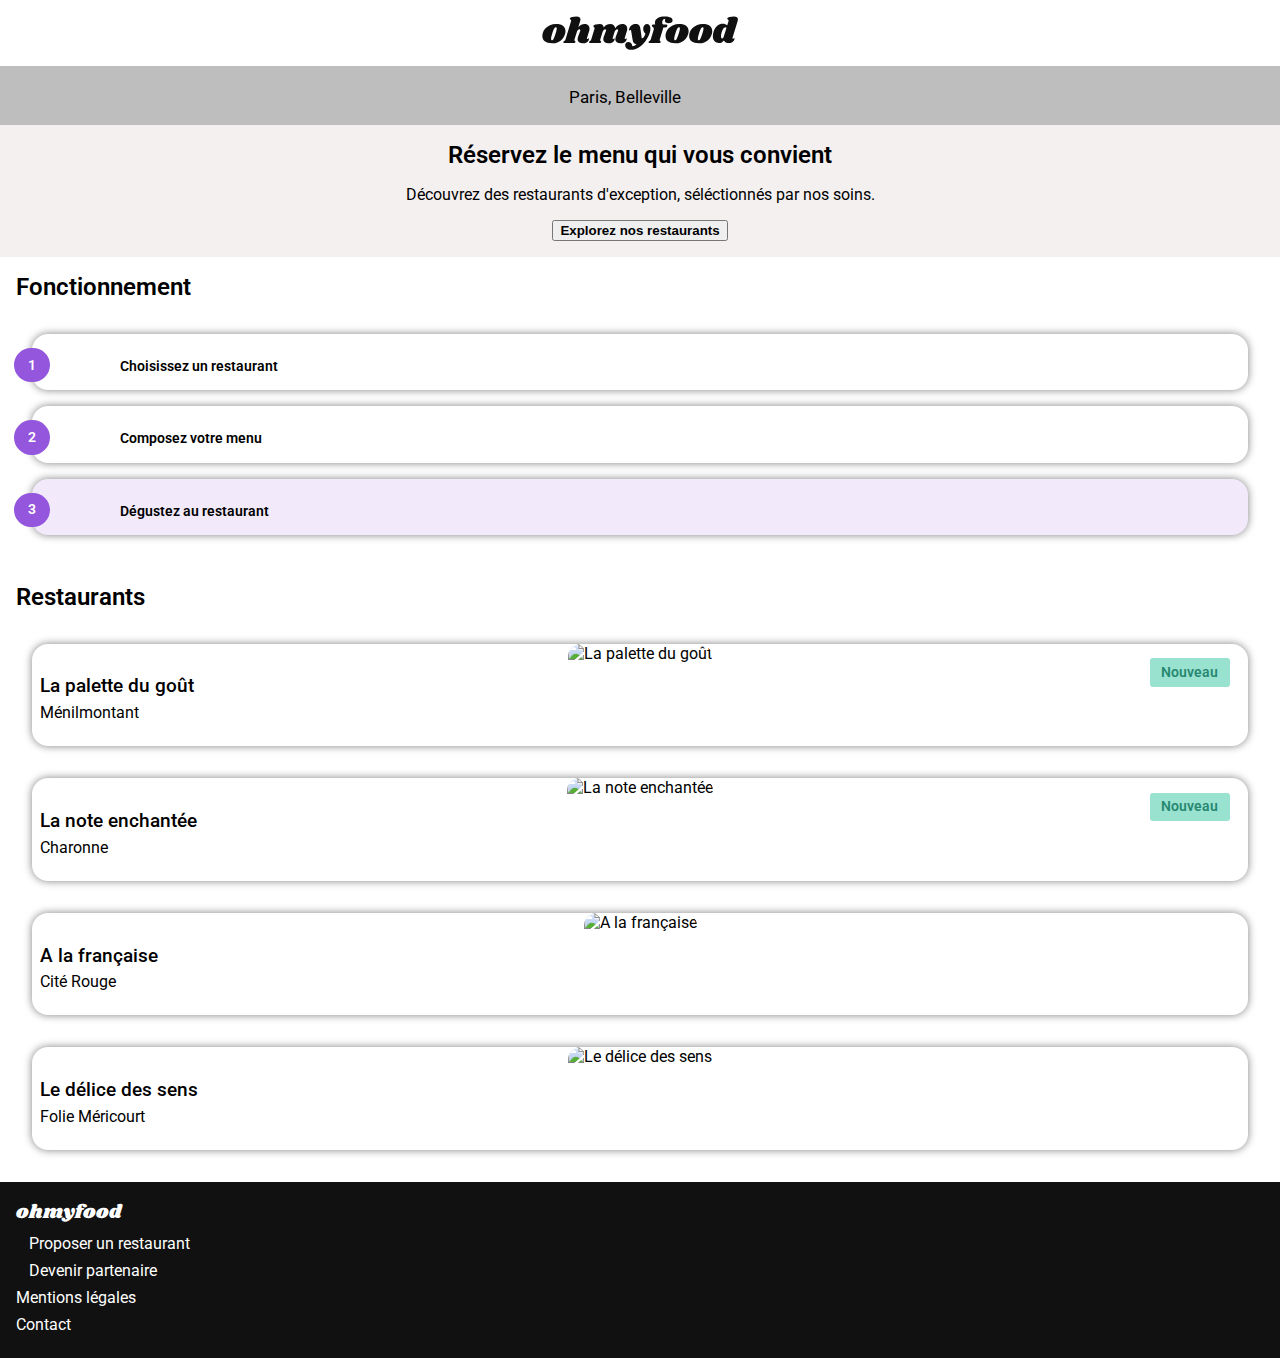
==== commit 6f786ef2: "" ====
--- a/index.html
+++ b/index.html
@@ -31,7 +31,7 @@
         <div class="container txt__center font__text">
             <h1>Réservez le menu qui vous convient</h1>
             <p>Découvrez des restaurants d'exception, séléctionnés par nos soins.</p>
-            <button class="button font_weight__600">
+            <button class="button__explore font_weight__600">
                     Explorez nos restaurants
             </button>
         </div>
@@ -66,7 +66,7 @@
                         <div class="badge badge__left badge_shape__round badge_color__primary">
                             <div>3</div>
                         </div>    
-                    <i class="fas fa-store ico"></i>
+                    <i id="shop_ico" class="fas fa-store ico"></i>
                     <p class="font_weight__600 font_size__steps">Dégustez au restaurant</p>
                     </div>
                 </li>
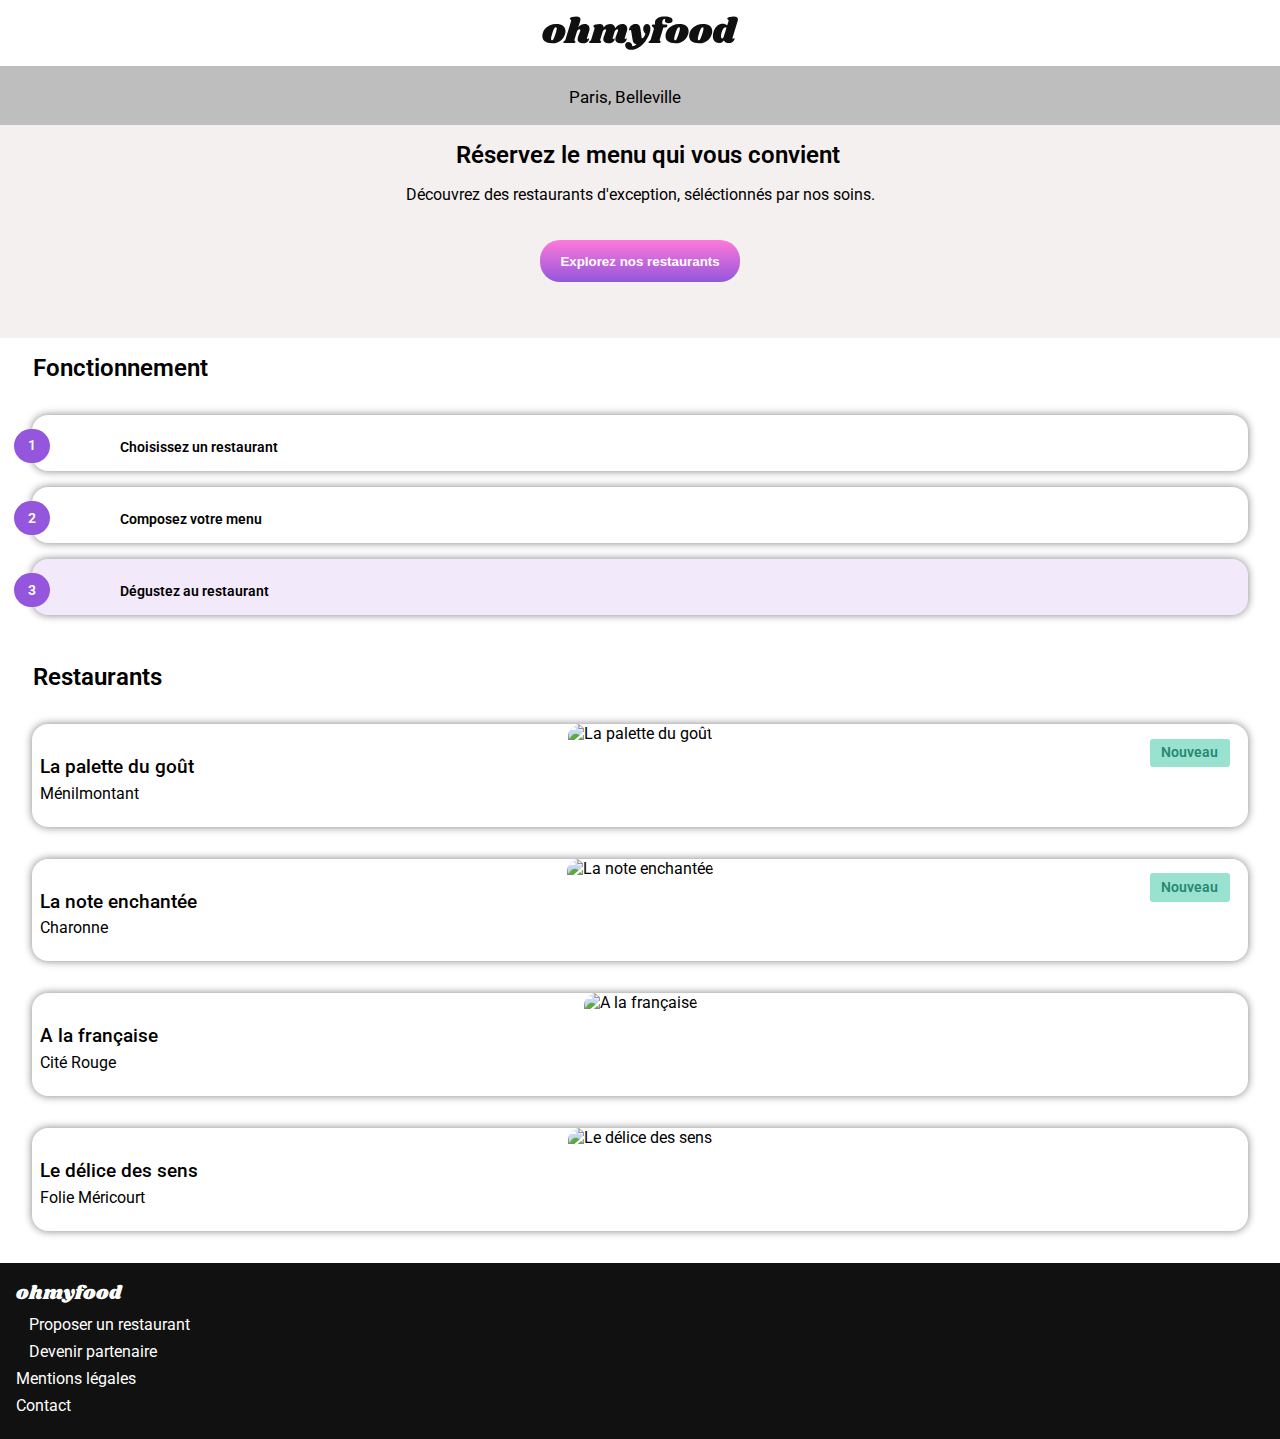
==== commit 0a477953: "Comments" ====
--- a/index.html
+++ b/index.html
@@ -26,7 +26,7 @@
             </form>
         </div>
     </div>
-    <!-- Mode d'emploi -->
+    <!-- Explorez -->
     <section id="how_to">
         <div class="container txt__center font__text">
             <h1>Réservez le menu qui vous convient</h1>
@@ -36,7 +36,7 @@
             </button>
         </div>
     </section>
-    <!-- Selection -->
+    <!-- Mode d'emploi -->
     <section>
         <div class="flex__col container txt__left font__text">
             <h1 class="txt__left">
@@ -78,6 +78,7 @@
         <h1 class="txt__left">
             Restaurants
         </h1>
+        <!-- Restaurant -->
         <div class="tiles">
             <a class="" href="./views/la_palette_du_gout.html">
                 <div class="badge badge_shape__square badge__top_right badge_color__green">Nouveau</div>
@@ -97,6 +98,7 @@
                 </div>
             </a>
         </div>
+        <!-- Restaurant -->
         <div class="tiles">
             <a class="" href="./views/la_note_enchantee.html">
                 <div class="badge badge_shape__square badge__top_right badge_color__green">Nouveau</div>
@@ -116,6 +118,7 @@
                 </div>
             </a>
         </div>
+        <!-- Restaurant -->
         <div class="tiles">
             <a class="" href="./views/a_la_francaise.html">
                 <img class="img width__100 object_fit__cover"
@@ -134,6 +137,7 @@
                 </div>
             </a>
         </div>
+        <!-- Restaurant -->
         <div class="tiles">
             <a class="" href="./views/le_delice_des_sens.html">
                 <img class="img width__100 object_fit__cover"
@@ -153,6 +157,7 @@
             </a>
         </div>
     </section>
+    <!-- Menu pied de page -->
     <footer id="footer">
         <div class="flex container txt__left font__text">
             <ul>
--- a/style.css
+++ b/style.css
@@ -70,6 +70,7 @@
 h1 {
   font-size: 1.5em;
   font-weight: 600;
+  margin-left: 0.7em;
   padding-bottom: 0.7em;
 }
 
@@ -142,6 +143,10 @@
   background-color: #f2eafb;
 }
 
+#shop_ico {
+  color: #9356DC;
+}
+
 #localization {
   background-color: #bebebe;
   margin: 0 auto;
@@ -218,6 +223,7 @@
   display: inline;
   background: linear-gradient(#9356DC, #FF79DA);
   color: transparent;
+  -webkit-background-clip: text;
   background-clip: text;
 }
 
@@ -228,14 +234,12 @@
   margin-left: 1em;
 }
 
-.button, .button__order {
+.button, .button__explore, .button__order {
   background: linear-gradient(#FF79DA, #9356DC);
   color: #ffffff;
   border-radius: 1.5em;
   border: none;
   padding: 1em;
-  padding-left: 1.5em;
-  padding-right: 1.5em;
 }
 .button__order {
   margin-top: 3em;
@@ -244,7 +248,13 @@
   padding-left: 2em;
   padding-right: 2em;
 }
-.button:hover, .button__order:hover {
+.button__explore {
+  padding-left: 1.5em;
+  padding-right: 1.5em;
+  margin-top: 1.5em;
+  margin-bottom: 3em;
+}
+.button:hover, .button__order:hover, .button__explore:hover {
   background: linear-gradient(to top, #9356DC, 20%, #FF79DA);
 }
 
@@ -272,17 +282,21 @@
 .tiles__dish:hover .check {
   display: inline-block;
   transition: 0.5s;
+  transition-delay: 0.3s;
   width: 4.5em;
 }
 .tiles__dish:hover .check__ico {
   transform: rotate(180deg);
   transition: 1s;
+  transition-delay: 0.3s;
 }
 .tiles__dish:hover .meal {
   transition: 0.5s;
+  transition-delay: 0.3s;
 }
 .tiles__dish:hover .width__100 {
   transition: 0.5s;
+  transition-delay: 0.3s;
   width: calc(100% - 4.5em);
 }
 .tiles .img, .tiles__dish .img {
@@ -358,6 +372,52 @@
   padding-right: 0.8em;
 }
 
+.fade_in li {
+  animation: fadein 2s;
+  animation-fill-mode: both;
+}
+.fade_in li:nth-child(1) {
+  animation-delay: 300ms;
+}
+.fade_in li:nth-child(2) {
+  animation-delay: 600ms;
+}
+.fade_in li:nth-child(3) {
+  animation-delay: 900ms;
+}
+.fade_in li:nth-child(4) {
+  animation-delay: 1200ms;
+}
+
+@keyframes fadein {
+  from {
+    opacity: 0;
+    transform: translateY(20px);
+  }
+  to {
+    opacity: 1;
+  }
+}
+@-moz-keyframes fadein {
+  /* Firefox */
+  from {
+    opacity: 0;
+    transform: translateY(20px);
+  }
+  to {
+    opacity: 1;
+  }
+}
+@-webkit-keyframes fadein {
+  /* Safari and Chrome */
+  from {
+    opacity: 0;
+    transform: translateY(20px);
+  }
+  to {
+    opacity: 1;
+  }
+}
 a:link {
   text-decoration: none;
   color: initial;
@@ -366,6 +426,7 @@
   text-decoration: none;
   color: initial;
 }
+
 .flex, .flex__row, .flex__col {
   display: flex;
 }
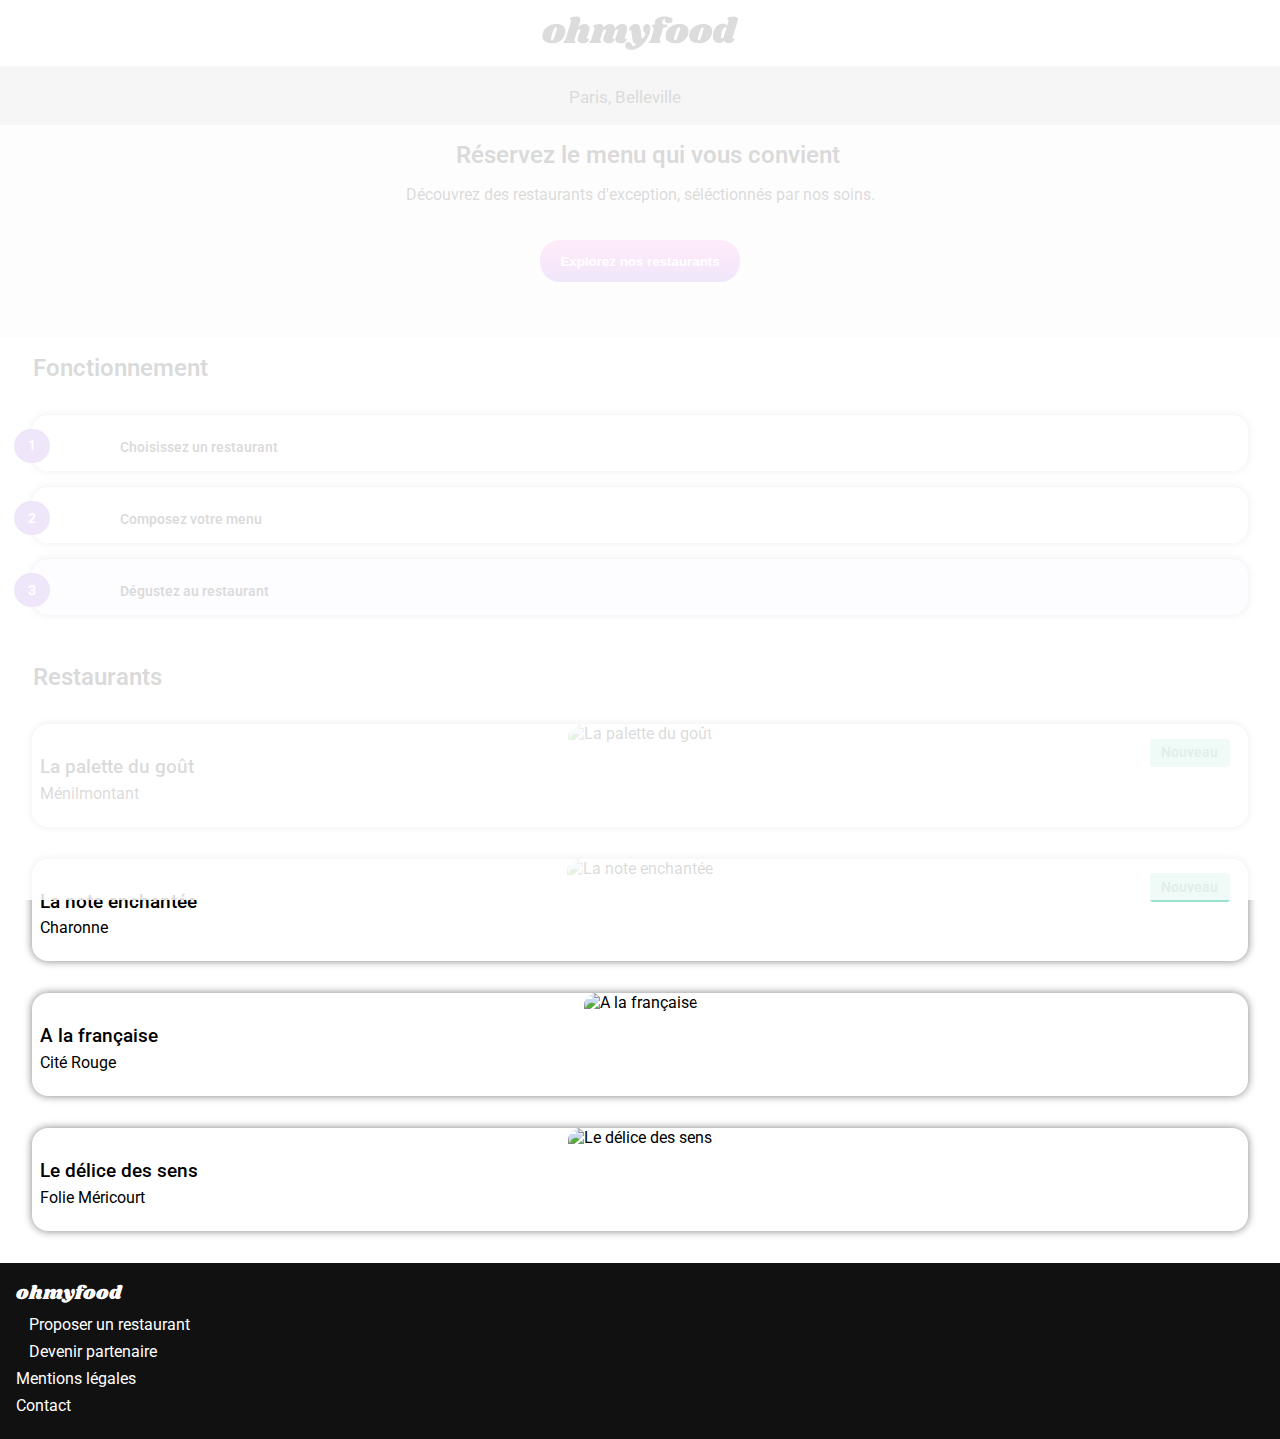
==== commit e6ef4334: "pas de delay" ====
--- a/index.html
+++ b/index.html
@@ -9,7 +9,12 @@
     <link href='https://fonts.googleapis.com/css?family=Shrikhand:400,500,600,700,900' rel='stylesheet' type='text/css'>
     <script src="https://kit.fontawesome.com/54c1824395.js" crossorigin="anonymous"></script>
 </head>
-<body class="flex__col">
+<body class="flex__col fade_in">
+    <div class="overlay fade_out">
+        <div class="overlay_wrapper fade_out">
+            <div class="overlay_spinner fade_out"></div>
+        </div>
+    </div>
     <header>
         <div class="flex container__center">
             <div class="logo">
--- a/style.css
+++ b/style.css
@@ -240,6 +240,7 @@
   border-radius: 1.5em;
   border: none;
   padding: 1em;
+  outline: none;
 }
 .button__order {
   margin-top: 3em;
@@ -350,6 +351,7 @@
   float: right;
   right: 3.5em;
   margin-top: 1em;
+  z-index: 2;
 }
 
 .badge_color__primary {
@@ -372,27 +374,90 @@
   padding-right: 0.8em;
 }
 
+.fade_in {
+  animation-delay: 5s;
+  -webkit-animation-delay: 5s;
+  animation: fade_in 1s;
+  animation-fill-mode: both;
+}
 .fade_in li {
-  animation: fadein 2s;
+  animation: fadein_up 1s;
   animation-fill-mode: both;
 }
 .fade_in li:nth-child(1) {
-  animation-delay: 300ms;
+  animation-delay: 500ms;
 }
 .fade_in li:nth-child(2) {
-  animation-delay: 600ms;
+  animation-delay: 1000ms;
 }
 .fade_in li:nth-child(3) {
-  animation-delay: 900ms;
+  animation-delay: 1500ms;
 }
 .fade_in li:nth-child(4) {
-  animation-delay: 1200ms;
-}
-
+  animation-delay: 2000ms;
+}
+
+.fade_out {
+  animation: fadeout 3s;
+  animation-fill-mode: both;
+}
+
+.spinner_cont {
+  background-color: white;
+}
+
+.spinner {
+  content: "";
+  box-sizing: border-box;
+  position: absolute;
+  top: 50%;
+  left: 50%;
+  width: 50px;
+  height: 50px;
+  border-radius: 50%;
+  border: 2px solid #FF79DA;
+  border-top-color: #9356DC;
+  animation: spinner 0.6s linear infinite;
+}
+
+.overlay {
+  position: fixed;
+  z-index: 3;
+  top: 0;
+  left: 0;
+  bottom: 0;
+  right: 0;
+  background: rgba(255, 255, 255, 0.856);
+}
+
+.overlay__wrapper {
+  width: 100%;
+  height: 100%;
+  position: relative;
+}
+
+.overlay__spinner {
+  content: "";
+  box-sizing: border-box;
+  position: absolute;
+  top: 50%;
+  left: 50%;
+  width: 50px;
+  height: 50px;
+  border-radius: 50%;
+  border: 2px solid #FF79DA;
+  border-top-color: #9356DC;
+  animation: spinner 0.6s linear infinite;
+}
+
+@keyframes spinner {
+  to {
+    transform: rotate(360deg);
+  }
+}
 @keyframes fadein {
   from {
     opacity: 0;
-    transform: translateY(20px);
   }
   to {
     opacity: 1;
@@ -402,7 +467,6 @@
   /* Firefox */
   from {
     opacity: 0;
-    transform: translateY(20px);
   }
   to {
     opacity: 1;
@@ -412,10 +476,67 @@
   /* Safari and Chrome */
   from {
     opacity: 0;
+  }
+  to {
+    opacity: 1;
+  }
+}
+@keyframes fadein_up {
+  from {
+    opacity: 0;
     transform: translateY(20px);
   }
   to {
     opacity: 1;
+  }
+}
+@-moz-keyframes fadein_up {
+  /* Firefox */
+  from {
+    opacity: 0;
+    transform: translateY(20px);
+  }
+  to {
+    opacity: 1;
+  }
+}
+@-webkit-keyframes fadein_up {
+  /* Safari and Chrome */
+  from {
+    opacity: 0;
+    transform: translateY(20px);
+  }
+  to {
+    opacity: 1;
+  }
+}
+@keyframes fadeout {
+  from {
+    opacity: 1;
+  }
+  to {
+    opacity: 0;
+    visibility: hidden;
+  }
+}
+@-moz-keyframes fadeout {
+  /* Firefox */
+  from {
+    opacity: 1;
+  }
+  to {
+    opacity: 0;
+    visibility: hidden;
+  }
+}
+@-webkit-keyframes fadeout {
+  /* Safari and Chrome */
+  from {
+    opacity: 1;
+  }
+  to {
+    opacity: 0;
+    visibility: hidden;
   }
 }
 a:link {
@@ -472,6 +593,10 @@
   align-items: center;
   justify-content: center;
 }
+.container__full {
+  height: 100vh;
+  width: 100vh;
+}
 
 .float__right {
   float: right;
@@ -480,4 +605,8 @@
   float: left;
 }
 
+.pointer {
+  cursor: pointer;
+}
+
 /*# sourceMappingURL=style.css.map */
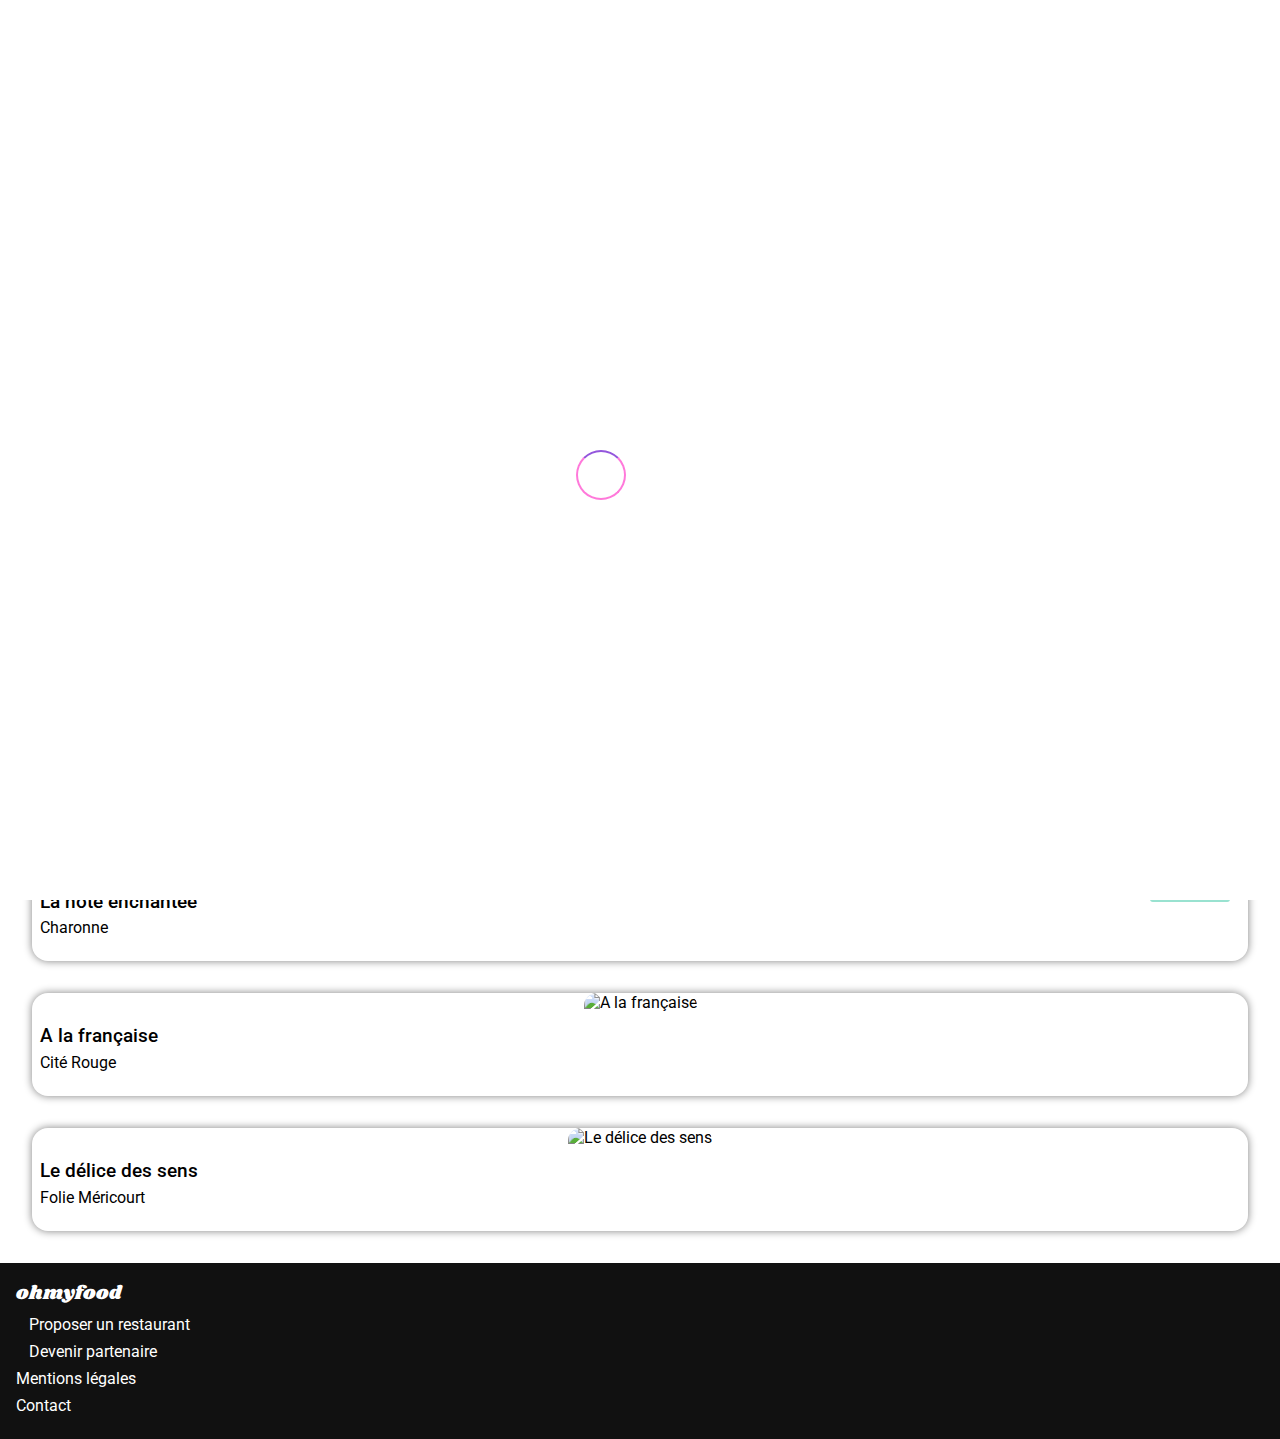
==== commit b2c220c6: "Spinner." ====
--- a/index.html
+++ b/index.html
@@ -9,10 +9,10 @@
     <link href='https://fonts.googleapis.com/css?family=Shrikhand:400,500,600,700,900' rel='stylesheet' type='text/css'>
     <script src="https://kit.fontawesome.com/54c1824395.js" crossorigin="anonymous"></script>
 </head>
-<body class="flex__col fade_in">
+<body class="flex__col">
     <div class="overlay fade_out">
-        <div class="overlay_wrapper fade_out">
-            <div class="overlay_spinner fade_out"></div>
+        <div class="overlay__wrapper fade_out">
+            <div class="overlay__spinner fade_out"></div>
         </div>
     </div>
     <header>
--- a/style.css
+++ b/style.css
@@ -351,7 +351,6 @@
   float: right;
   right: 3.5em;
   margin-top: 1em;
-  z-index: 2;
 }
 
 .badge_color__primary {
@@ -375,8 +374,6 @@
 }
 
 .fade_in {
-  animation-delay: 5s;
-  -webkit-animation-delay: 5s;
   animation: fade_in 1s;
   animation-fill-mode: both;
 }
@@ -399,25 +396,8 @@
 
 .fade_out {
   animation: fadeout 3s;
+  animation-timing-function: cubic-bezier(1,.08,.76,.49);
   animation-fill-mode: both;
-}
-
-.spinner_cont {
-  background-color: white;
-}
-
-.spinner {
-  content: "";
-  box-sizing: border-box;
-  position: absolute;
-  top: 50%;
-  left: 50%;
-  width: 50px;
-  height: 50px;
-  border-radius: 50%;
-  border: 2px solid #FF79DA;
-  border-top-color: #9356DC;
-  animation: spinner 0.6s linear infinite;
 }
 
 .overlay {
@@ -427,7 +407,7 @@
   left: 0;
   bottom: 0;
   right: 0;
-  background: rgba(255, 255, 255, 0.856);
+  background: rgb(255, 255, 255);
 }
 
 .overlay__wrapper {
@@ -437,11 +417,9 @@
 }
 
 .overlay__spinner {
-  content: "";
-  box-sizing: border-box;
   position: absolute;
+  left: 45%;
   top: 50%;
-  left: 50%;
   width: 50px;
   height: 50px;
   border-radius: 50%;
@@ -593,10 +571,6 @@
   align-items: center;
   justify-content: center;
 }
-.container__full {
-  height: 100vh;
-  width: 100vh;
-}
 
 .float__right {
   float: right;
@@ -605,8 +579,4 @@
   float: left;
 }
 
-.pointer {
-  cursor: pointer;
-}
-
 /*# sourceMappingURL=style.css.map */
